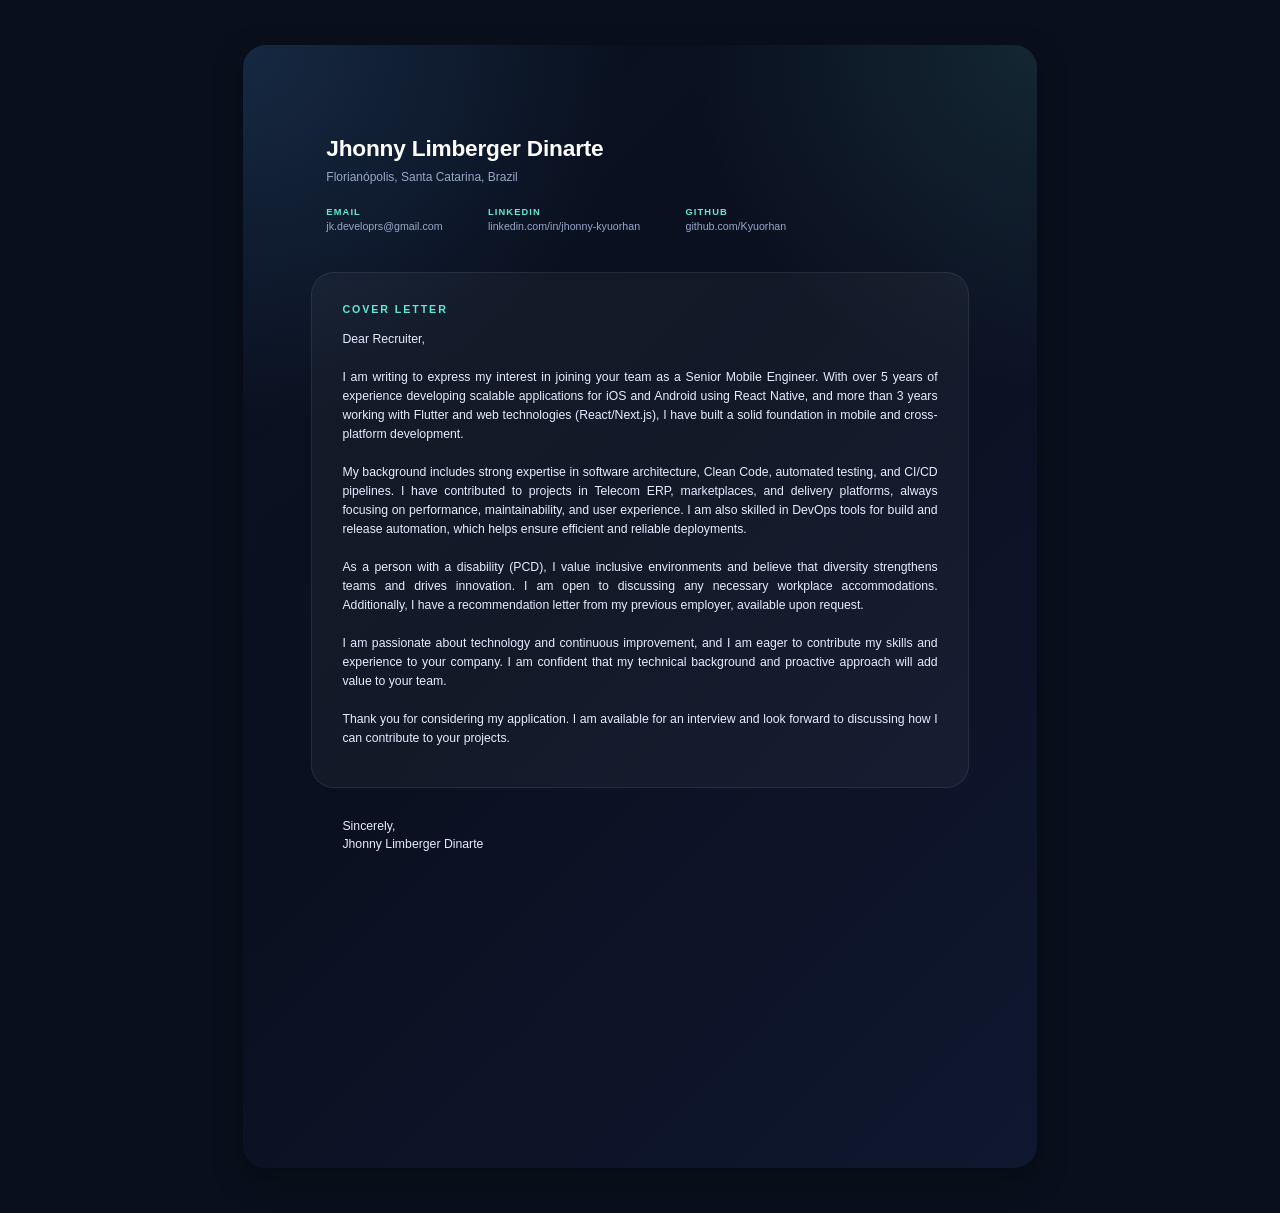
==== Curriculo/cover-letter-en-a4.html @ 9b49f78e "Add A4 cover letters (EN & PT) Add two A4-formatted cover letter HTML files (Curriculo/cover-letter-" ====
<!doctype html>
<html lang="en-US">
  <head>
    <meta charset="UTF-8" />
    <meta name="viewport" content="width=device-width, initial-scale=1.0" />
    <title>Cover Letter - Jhonny Limberger Dinarte</title>
    <style>
      @page {
        size: A4;
        margin: 0;
      }
      :root {
        --bg: #0b1020;
        --bg-soft: #11182d;
        --panel: #0f172a;
        --panel-2: #111c34;
        --card: rgba(255, 255, 255, 0.05);
        --border: rgba(255, 255, 255, 0.08);
        --text: #e5ecff;
        --muted: #98a6c7;
        --accent: #5eead4;
        --accent-2: #60a5fa;
        --white: #ffffff;
      }
      html,
      body {
        margin: 0;
        padding: 0;
        font-family: Arial, Helvetica, sans-serif;
        background: #09101d;
        color: var(--text);
        -webkit-print-color-adjust: exact;
        print-color-adjust: exact;
      }
      body {
        padding: 12mm 0;
      }
      .a4 {
        width: 210mm;
        min-height: 297mm;
        margin: 0 auto;
        background:
          radial-gradient(
            circle at top left,
            rgba(96, 165, 250, 0.16),
            transparent 28%
          ),
          radial-gradient(
            circle at top right,
            rgba(94, 234, 212, 0.1),
            transparent 25%
          ),
          linear-gradient(135deg, #08111f 0%, #0b1020 45%, #0f1830 100%);
        box-shadow: 0 10px 30px rgba(0, 0, 0, 0.35);
        border-radius: 6mm;
        padding: 24mm 18mm;
        box-sizing: border-box;
      }
      h1 {
        font-size: 17pt;
        line-height: 1.08;
        font-weight: bold;
        color: var(--white);
        margin: 0 0 2.5mm 0;
        letter-spacing: -0.2px;
      }
      h2 {
        font-size: 8pt;
        color: var(--accent);
        font-weight: bold;
        margin: 0 0 8mm 0;
        letter-spacing: 0.18em;
        text-transform: uppercase;
      }
      .info {
        font-size: 10pt;
        color: var(--muted);
        margin-bottom: 10mm;
      }
      .content {
        font-size: 9.2pt;
        line-height: 1.55;
        color: var(--text);
        text-align: justify;
      }
      .signature {
        margin-top: 18mm;
        font-size: 9.2pt;
        color: var(--text);
      }
      @media print {
        body {
          padding: 0;
          background: transparent;
        }
        .a4 {
          margin: 0;
          box-shadow: none;
        }
      }
    </style>
  </head>
  <body>
    <div class="a4">
      <div class="header" style="margin-bottom: 10mm;">
        <div class="header-inner" style="padding: 0 4mm;">
          <h1 class="name" style="margin-bottom: 2.5mm">Jhonny Limberger Dinarte</h1>
          <div class="location" style="color: var(--muted); font-size: 9pt; margin-bottom: 6mm">Florianópolis, Santa Catarina, Brazil</div>
          <div style="display: flex; gap: 12mm; width: 100%; align-items: flex-start; margin-bottom: 2mm;">
            <div>
              <div style="font-size: 7pt; color: var(--accent); font-weight: bold; margin-bottom: 1mm; text-transform: uppercase; letter-spacing: 0.12em;">Email</div>
              <div style="font-size: 8pt; color: var(--muted); word-break: break-word; line-height: 1.3;">jk.developrs@gmail.com</div>
            </div>
            <div>
              <div style="font-size: 7pt; color: var(--accent); font-weight: bold; margin-bottom: 1mm; text-transform: uppercase; letter-spacing: 0.12em;">LinkedIn</div>
              <div style="font-size: 8pt; color: var(--muted); word-break: break-word; line-height: 1.3;">linkedin.com/in/jhonny-kyuorhan</div>
            </div>
            <div>
              <div style="font-size: 7pt; color: var(--accent); font-weight: bold; margin-bottom: 1mm; text-transform: uppercase; letter-spacing: 0.12em;">GitHub</div>
              <div style="font-size: 8pt; color: var(--muted); word-break: break-word; line-height: 1.3;">github.com/Kyuorhan</div>
            </div>
          </div>
        </div>
      </div>
      <div class="section" style="background: rgba(255,255,255,0.04); border: 1px solid var(--border); border-radius: 6mm; padding: 8mm; margin-top: 8mm; margin-bottom: 0; min-height: 120mm; display: flex; flex-direction: column; justify-content: space-between; height: calc(100vh - 120mm);">
        <div>
          <h2 class="section-title" style="margin-bottom: 4mm;">Cover Letter</h2>
          <div class="content">
            Dear Recruiter,<br /><br />
            I am writing to express my interest in joining your team as a Senior
            Mobile Engineer. With over 5 years of experience developing scalable
            applications for iOS and Android using React Native, and more than 3
            years working with Flutter and web technologies (React/Next.js), I have
            built a solid foundation in mobile and cross-platform development.<br /><br />
            My background includes strong expertise in software architecture, Clean
            Code, automated testing, and CI/CD pipelines. I have contributed to
            projects in Telecom ERP, marketplaces, and delivery platforms, always
            focusing on performance, maintainability, and user experience. I am also
            skilled in DevOps tools for build and release automation, which helps
            ensure efficient and reliable deployments.<br /><br />
            As a person with a disability (PCD), I value inclusive environments and
            believe that diversity strengthens teams and drives innovation. I am
            open to discussing any necessary workplace accommodations. Additionally,
            I have a recommendation letter from my previous employer, available upon
            request.<br /><br />
            I am passionate about technology and continuous improvement, and I am
            eager to contribute my skills and experience to your company. I am
            confident that my technical background and proactive approach will add
            value to your team.<br /><br />
            Thank you for considering my application. I am available for an
            interview and look forward to discussing how I can contribute to your
            projects.
          </div>
        </div>
        <div style="margin-top: 18mm;">
          <span class="signature">Sincerely,<br />Jhonny Limberger Dinarte</span>
        </div>
      </div>
    </div>
  </body>
</html>
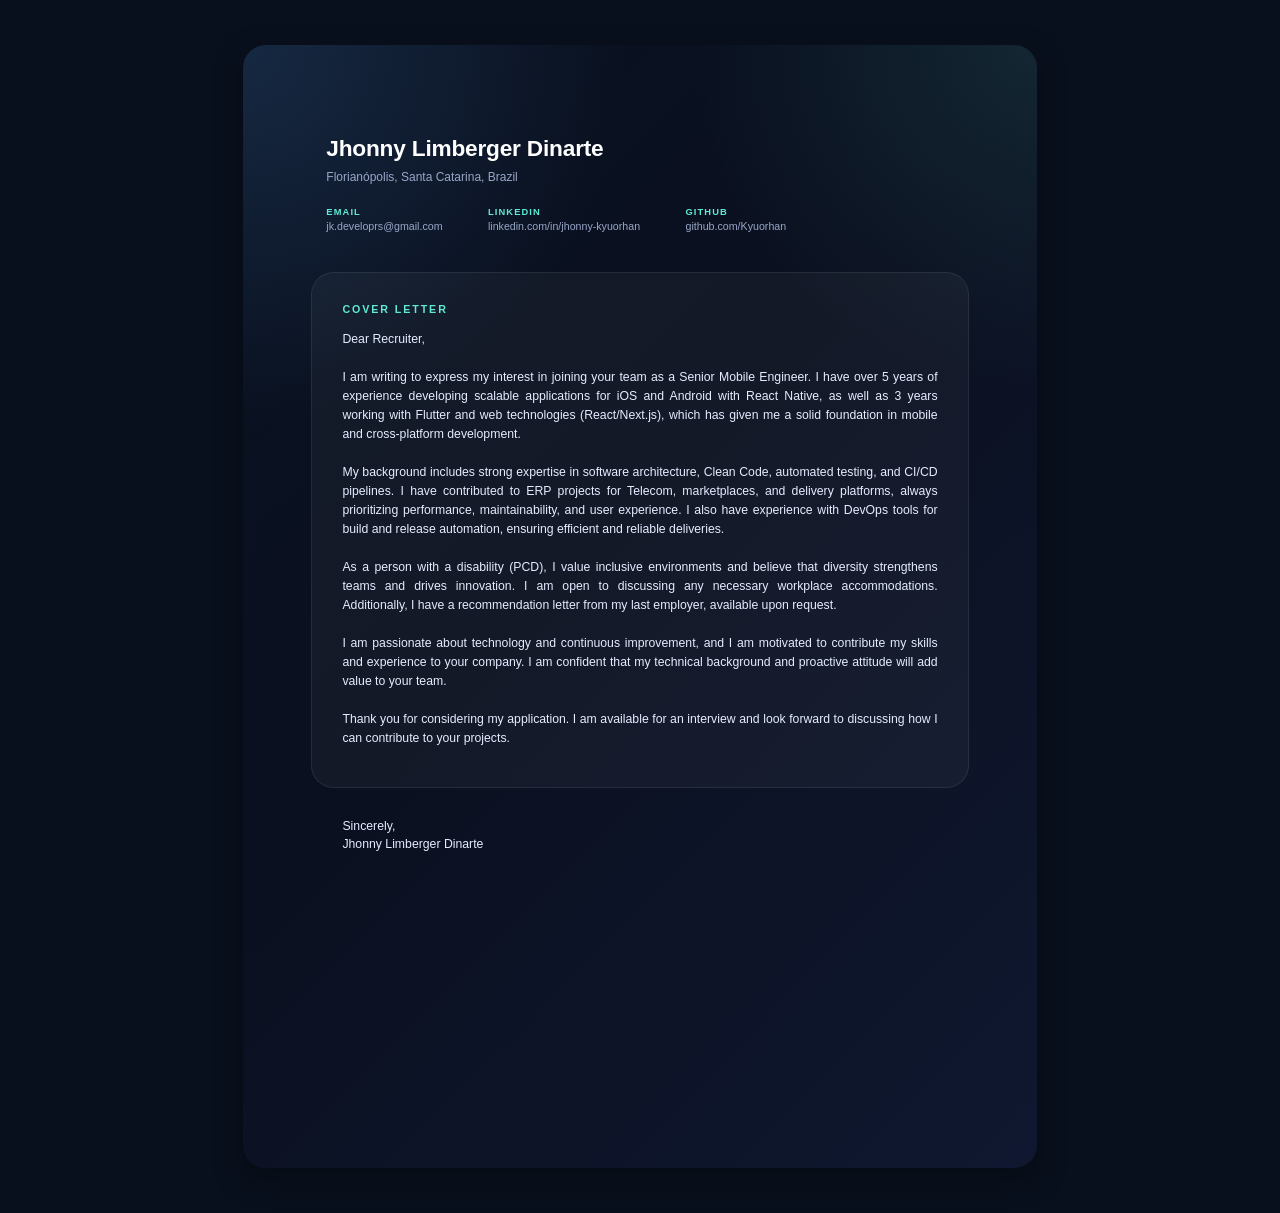
==== commit 7e10af18: "Refactor cover letters markup and copy Reformat HTML and tidy inline styles for both English and Por" ====
--- a/Curriculo/cover-letter-en-a4.html
+++ b/Curriculo/cover-letter-en-a4.html
@@ -102,58 +102,152 @@
   </head>
   <body>
     <div class="a4">
-      <div class="header" style="margin-bottom: 10mm;">
-        <div class="header-inner" style="padding: 0 4mm;">
-          <h1 class="name" style="margin-bottom: 2.5mm">Jhonny Limberger Dinarte</h1>
-          <div class="location" style="color: var(--muted); font-size: 9pt; margin-bottom: 6mm">Florianópolis, Santa Catarina, Brazil</div>
-          <div style="display: flex; gap: 12mm; width: 100%; align-items: flex-start; margin-bottom: 2mm;">
+      <div class="header" style="margin-bottom: 10mm">
+        <div class="header-inner" style="padding: 0 4mm">
+          <h1 class="name" style="margin-bottom: 2.5mm">
+            Jhonny Limberger Dinarte
+          </h1>
+          <div
+            class="location"
+            style="color: var(--muted); font-size: 9pt; margin-bottom: 6mm"
+          >
+            Florianópolis, Santa Catarina, Brazil
+          </div>
+          <div
+            style="
+              display: flex;
+              gap: 12mm;
+              width: 100%;
+              align-items: flex-start;
+              margin-bottom: 2mm;
+            "
+          >
             <div>
-              <div style="font-size: 7pt; color: var(--accent); font-weight: bold; margin-bottom: 1mm; text-transform: uppercase; letter-spacing: 0.12em;">Email</div>
-              <div style="font-size: 8pt; color: var(--muted); word-break: break-word; line-height: 1.3;">jk.developrs@gmail.com</div>
+              <div
+                style="
+                  font-size: 7pt;
+                  color: var(--accent);
+                  font-weight: bold;
+                  margin-bottom: 1mm;
+                  text-transform: uppercase;
+                  letter-spacing: 0.12em;
+                "
+              >
+                Email
+              </div>
+              <div
+                style="
+                  font-size: 8pt;
+                  color: var(--muted);
+                  word-break: break-word;
+                  line-height: 1.3;
+                "
+              >
+                jk.developrs@gmail.com
+              </div>
             </div>
             <div>
-              <div style="font-size: 7pt; color: var(--accent); font-weight: bold; margin-bottom: 1mm; text-transform: uppercase; letter-spacing: 0.12em;">LinkedIn</div>
-              <div style="font-size: 8pt; color: var(--muted); word-break: break-word; line-height: 1.3;">linkedin.com/in/jhonny-kyuorhan</div>
+              <div
+                style="
+                  font-size: 7pt;
+                  color: var(--accent);
+                  font-weight: bold;
+                  margin-bottom: 1mm;
+                  text-transform: uppercase;
+                  letter-spacing: 0.12em;
+                "
+              >
+                LinkedIn
+              </div>
+              <div
+                style="
+                  font-size: 8pt;
+                  color: var(--muted);
+                  word-break: break-word;
+                  line-height: 1.3;
+                "
+              >
+                linkedin.com/in/jhonny-kyuorhan
+              </div>
             </div>
             <div>
-              <div style="font-size: 7pt; color: var(--accent); font-weight: bold; margin-bottom: 1mm; text-transform: uppercase; letter-spacing: 0.12em;">GitHub</div>
-              <div style="font-size: 8pt; color: var(--muted); word-break: break-word; line-height: 1.3;">github.com/Kyuorhan</div>
+              <div
+                style="
+                  font-size: 7pt;
+                  color: var(--accent);
+                  font-weight: bold;
+                  margin-bottom: 1mm;
+                  text-transform: uppercase;
+                  letter-spacing: 0.12em;
+                "
+              >
+                GitHub
+              </div>
+              <div
+                style="
+                  font-size: 8pt;
+                  color: var(--muted);
+                  word-break: break-word;
+                  line-height: 1.3;
+                "
+              >
+                github.com/Kyuorhan
+              </div>
             </div>
           </div>
         </div>
       </div>
-      <div class="section" style="background: rgba(255,255,255,0.04); border: 1px solid var(--border); border-radius: 6mm; padding: 8mm; margin-top: 8mm; margin-bottom: 0; min-height: 120mm; display: flex; flex-direction: column; justify-content: space-between; height: calc(100vh - 120mm);">
+      <div
+        class="section"
+        style="
+          background: rgba(255, 255, 255, 0.04);
+          border: 1px solid var(--border);
+          border-radius: 6mm;
+          padding: 8mm;
+          margin-top: 8mm;
+          margin-bottom: 0;
+          min-height: 120mm;
+          display: flex;
+          flex-direction: column;
+          justify-content: space-between;
+          height: calc(100vh - 120mm);
+        "
+      >
         <div>
-          <h2 class="section-title" style="margin-bottom: 4mm;">Cover Letter</h2>
+          <h2 class="section-title" style="margin-bottom: 4mm">Cover Letter</h2>
           <div class="content">
             Dear Recruiter,<br /><br />
             I am writing to express my interest in joining your team as a Senior
-            Mobile Engineer. With over 5 years of experience developing scalable
-            applications for iOS and Android using React Native, and more than 3
-            years working with Flutter and web technologies (React/Next.js), I have
-            built a solid foundation in mobile and cross-platform development.<br /><br />
-            My background includes strong expertise in software architecture, Clean
-            Code, automated testing, and CI/CD pipelines. I have contributed to
-            projects in Telecom ERP, marketplaces, and delivery platforms, always
-            focusing on performance, maintainability, and user experience. I am also
-            skilled in DevOps tools for build and release automation, which helps
-            ensure efficient and reliable deployments.<br /><br />
-            As a person with a disability (PCD), I value inclusive environments and
-            believe that diversity strengthens teams and drives innovation. I am
-            open to discussing any necessary workplace accommodations. Additionally,
-            I have a recommendation letter from my previous employer, available upon
-            request.<br /><br />
-            I am passionate about technology and continuous improvement, and I am
-            eager to contribute my skills and experience to your company. I am
-            confident that my technical background and proactive approach will add
-            value to your team.<br /><br />
+            Mobile Engineer. I have over 5 years of experience developing
+            scalable applications for iOS and Android with React Native, as well
+            as 3 years working with Flutter and web technologies
+            (React/Next.js), which has given me a solid foundation in mobile and
+            cross-platform development.<br /><br />
+            My background includes strong expertise in software architecture,
+            Clean Code, automated testing, and CI/CD pipelines. I have
+            contributed to ERP projects for Telecom, marketplaces, and delivery
+            platforms, always prioritizing performance, maintainability, and
+            user experience. I also have experience with DevOps tools for build
+            and release automation, ensuring efficient and reliable
+            deliveries.<br /><br />
+            As a person with a disability (PCD), I value inclusive environments
+            and believe that diversity strengthens teams and drives innovation.
+            I am open to discussing any necessary workplace accommodations.
+            Additionally, I have a recommendation letter from my last employer,
+            available upon request.<br /><br />
+            I am passionate about technology and continuous improvement, and I
+            am motivated to contribute my skills and experience to your company.
+            I am confident that my technical background and proactive attitude
+            will add value to your team.<br /><br />
             Thank you for considering my application. I am available for an
-            interview and look forward to discussing how I can contribute to your
-            projects.
+            interview and look forward to discussing how I can contribute to
+            your projects.
           </div>
         </div>
-        <div style="margin-top: 18mm;">
-          <span class="signature">Sincerely,<br />Jhonny Limberger Dinarte</span>
+        <div style="margin-top: 18mm">
+          <span class="signature"
+            >Sincerely,<br />Jhonny Limberger Dinarte</span
+          >
         </div>
       </div>
     </div>
